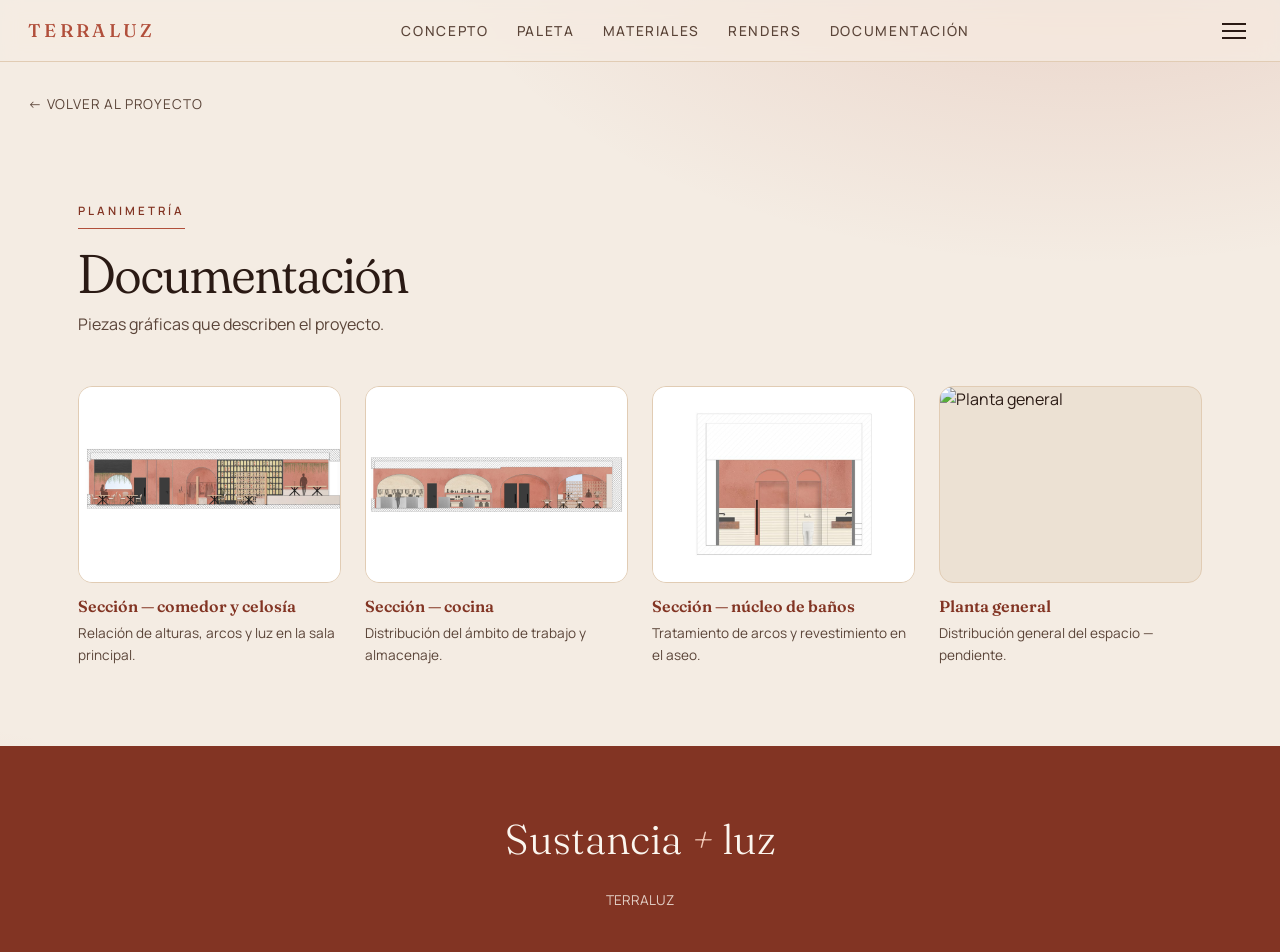
==== documentacion/index.html @ 1890c5bb "Add files via upload" ====
<!DOCTYPE html>
<html lang="es">
<head>
<meta charset="UTF-8">
<meta name="viewport" content="width=device-width, initial-scale=1.0">
<title>TERRALUZ — Documentación</title>
<link rel="icon" type="image/png" href="../favicon.png">
<link rel="preconnect" href="https://fonts.googleapis.com">
<link rel="preconnect" href="https://fonts.gstatic.com" crossorigin>
<link href="https://fonts.googleapis.com/css2?family=Fraunces:opsz,wght,SOFT@9..144,300..900,0..100&family=Manrope:wght@300..700&display=swap" rel="stylesheet">
<link rel="stylesheet" href="../css/style.css">
</head>
<body>

<nav class="nav">
  <div class="brand">TERRALUZ</div>
  <ul class="nav-links">
    <li><a href="../index.html#concepto">Concepto</a></li>
    <li><a href="../index.html#paleta">Paleta</a></li>
    <li><a href="../materiales/index.html">Materiales</a></li>
    <li><a href="../renders/index.html">Renders</a></li>
    <li><a href="index.html">Documentación</a></li>
  </ul>
  <button class="menu-btn" id="menu-open" aria-label="Abrir menú">
    <span></span><span></span><span></span>
  </button>
</nav>

<div class="menu-overlay" id="menu-overlay">
  <button class="close-btn" id="menu-close" aria-label="Cerrar menú">&times;</button>
  <div class="brand">TERRALUZ</div>
  <div class="menu-group menu-group--sections">
    <div class="menu-label">El relato — página de inicio</div>
    <ul>
      <li><a href="../index.html#inicio">Inicio</a></li>
      <li><a href="../index.html#concepto">Concepto</a></li>
      <li><a href="../index.html#paleta">Paleta cromática</a></li>
      <li><a href="../index.html#lenguaje">Lenguaje formal</a></li>
      <li><a href="../index.html#contexto">Contexto</a></li>
    </ul>
  </div>
  <div class="menu-group menu-group--pages">
    <div class="menu-label">Secciones del proyecto</div>
    <ul>
      <li><a href="../materiales/index.html">Materiales</a></li>
      <li><a href="../renders/index.html">Renders</a></li>
      <li><a href="../espacio/index.html">Espacio y programa</a></li>
      <li><a href="../iluminacion/index.html">Iluminación</a></li>
      <li><a href="index.html">Documentación</a></li>
    </ul>
  </div>
</div>

<a class="back-link" href="../index.html">← Volver al proyecto</a>

<section>
  <div class="seccion-titulo reveal">
    <span class="eyebrow">Planimetría</span>
    <h2>Documentación</h2>
    <p>Piezas gráficas que describen el proyecto.</p>
  </div>

  <div class="grid-4 reveal">
    <div>
      <div class="media-frame">
        <img src="../img/planos/seccion-celosia.jpg" alt="Sección por el comedor y la celosía" onerror="mediaFallback(this)">
        <div class="placeholder">seccion-celosia.jpg</div>
      </div>
      <div class="media-caption">
        <div class="nombre">Sección — comedor y celosía</div>
        <div class="detalle">Relación de alturas, arcos y luz en la sala principal.</div>
      </div>
    </div>
    <div>
      <div class="media-frame">
        <img src="../img/planos/seccion-cocina.jpg" alt="Sección por el ámbito de cocina" onerror="mediaFallback(this)">
        <div class="placeholder">seccion-cocina.jpg</div>
      </div>
      <div class="media-caption">
        <div class="nombre">Sección — cocina</div>
        <div class="detalle">Distribución del ámbito de trabajo y almacenaje.</div>
      </div>
    </div>
    <div>
      <div class="media-frame">
        <img src="../img/planos/seccion-banos.jpg" alt="Sección por el núcleo de baños" onerror="mediaFallback(this)">
        <div class="placeholder">seccion-banos.jpg</div>
      </div>
      <div class="media-caption">
        <div class="nombre">Sección — núcleo de baños</div>
        <div class="detalle">Tratamiento de arcos y revestimiento en el aseo.</div>
      </div>
    </div>
    <div>
      <div class="media-frame">
        <img src="../img/planos/planta-general.jpg" alt="Planta general" onerror="mediaFallback(this)">
        <div class="placeholder">planta-general.jpg</div>
      </div>
      <div class="media-caption">
        <div class="nombre">Planta general</div>
        <div class="detalle">Distribución general del espacio — pendiente.</div>
      </div>
    </div>
  </div>
</section>

<footer>
  <div class="tagline">Sustancia <em>+</em> luz</div>
  <div class="meta">TERRALUZ</div>
</footer>

<script src="../js/main.js"></script>
</body>
</html>
---- css/style.css ----
:root{
  --terracota:#B14F3B;
  --terracota-dark:#823423;
  --arcilla:#C97A5C;
  --arcilla-claro:#D9C3A8;
  --bg:#F4ECE3;
  --bg-2:#ECE1D3;
  --paper:#FBF6EF;
  --tinta:#2A1A14;
  --tinta-soft:#5A4438;
  --linea:#E1CCB4;
  --madera:#A07550;
  --max-w:1180px;
}

*{margin:0;padding:0;box-sizing:border-box;}
html{scroll-behavior:smooth;-webkit-text-size-adjust:100%;}

body{
  font-family:'Manrope',system-ui,sans-serif;
  font-weight:400;
  color:var(--tinta);
  line-height:1.6;
  overflow-x:hidden;
  background:
    radial-gradient(1100px 600px at 85% -10%, rgba(177,79,59,.18), transparent 60%),
    radial-gradient(900px 600px at -10% 110%, rgba(201,122,92,.22), transparent 55%),
    var(--bg);
}

a{color:inherit;text-decoration:none;}
img{max-width:100%;display:block;}
ul{list-style:none;}

h1,h2,h3,.display{
  font-family:'Fraunces',Georgia,serif;
  font-variation-settings:'opsz' 144,'wght' 400,'SOFT' 80;
  color:var(--tinta);
}
em{font-style:italic;}

/* ---------- LAYOUT ---------- */
.wrap{max-width:var(--max-w);margin:0 auto;padding:0 28px;}
section{padding:80px 28px;max-width:var(--max-w);margin:0 auto;position:relative;}
.seccion-titulo{margin-bottom:48px;}

@media (max-width:600px){
  section{padding:56px 20px;}
  .seccion-titulo{margin-bottom:32px;}
}

/* ---------- ARCH DIVIDER (motif) ---------- */
.arch-divider{
  width:100%;max-width:var(--max-w);
  margin:0 auto;padding:0 28px;
  display:flex;justify-content:center;
}
.arch-divider svg{width:min(420px,80%);height:auto;opacity:.6;}

/* ---------- NAV ---------- */
.nav{
  position:sticky;top:0;z-index:50;
  display:flex;align-items:center;justify-content:space-between;
  padding:16px 28px;
  background:rgba(244,236,227,.72);
  backdrop-filter:saturate(140%) blur(10px);
  -webkit-backdrop-filter:saturate(140%) blur(10px);
  border-bottom:1px solid var(--linea);
}
.nav .brand{
  font-family:'Fraunces',serif;font-weight:500;
  font-size:1.15rem;letter-spacing:.18em;color:var(--terracota);
}
.nav-links{display:flex;gap:28px;}
.nav-links a{
  font-size:.86rem;font-weight:500;letter-spacing:.12em;
  text-transform:uppercase;color:var(--tinta-soft);transition:color .25s;
}
.nav-links a:hover{color:var(--terracota-dark);}

.menu-btn{
  background:none;border:none;cursor:pointer;
  display:flex;flex-direction:column;gap:5px;padding:6px;
}
.menu-btn span{width:24px;height:2px;background:var(--tinta);display:block;}

@media (max-width:880px){.nav-links{display:none;}}
@media (max-width:600px){.nav{padding:14px 20px;}}

/* ---------- MENU OVERLAY (project index) ---------- */
.menu-overlay{
  position:fixed;inset:0;z-index:100;
  background:var(--terracota-dark);color:var(--paper);
  display:flex;flex-direction:column;justify-content:center;
  padding:72px 10% 48px;
  transform:translateY(-100%);transition:transform .45s cubic-bezier(.2,.8,.2,1);
  overflow-y:auto;
}
.menu-overlay.open{transform:translateY(0);}
.menu-overlay .brand{
  font-family:'Fraunces',serif;font-style:italic;letter-spacing:.04em;
  font-size:1.4rem;color:#F1C9B7;margin-bottom:36px;
}
.menu-group{margin-bottom:32px;}
.menu-group .menu-label{
  font-size:.7rem;font-weight:600;letter-spacing:.28em;text-transform:uppercase;
  color:rgba(241,201,183,.7);
  padding-bottom:.7rem;margin-bottom:1rem;
  border-bottom:1px solid rgba(241,201,183,.25);
}
.menu-group ul{display:flex;flex-direction:column;gap:14px;}
.menu-overlay a{
  font-family:'Fraunces',serif;
  font-variation-settings:'opsz' 60,'wght' 350,'SOFT' 70;
  font-size:clamp(1.5rem,4vw,2.2rem);
  display:inline-flex;align-items:baseline;gap:.6rem;transition:color .2s;
}
.menu-overlay a:hover{color:#F1C9B7;}
/* page links get an arrow marker; section links stay bare */
.menu-group--pages a::after{
  content:'→';font-family:'Manrope',sans-serif;font-size:.8em;
  color:#F1C9B7;opacity:.7;
}
.menu-overlay .close-btn{
  position:absolute;top:24px;right:28px;
  background:none;border:none;color:var(--paper);
  font-size:2rem;line-height:1;cursor:pointer;
}

/* ---------- HERO ---------- */
.hero{
  position:relative;min-height:92vh;
  display:flex;flex-direction:column;justify-content:center;
  overflow:hidden;padding:80px 28px 60px;max-width:none;
}
.hero .arcos{position:absolute;inset:0;z-index:0;opacity:.6;pointer-events:none;}
.hero-content{position:relative;z-index:1;max-width:var(--max-w);margin:0 auto;text-align:center;width:100%;}
.hero .hero-tag{
  font-size:.74rem;text-transform:uppercase;letter-spacing:.3em;
  color:var(--terracota-dark);margin-bottom:1rem;
  opacity:0;animation:fade-up .9s .1s ease-out forwards;
}
.hero h1{
  font-style:italic;
  font-variation-settings:'opsz' 144,'wght' 300,'SOFT' 100;
  font-size:clamp(4.2rem,13vw,11rem);line-height:.9;
  color:var(--terracota-dark);
  opacity:0;animation:fade-up 1.2s .25s cubic-bezier(.2,.8,.2,1) forwards;
}
.hero .subtitulo{
  margin:1.4rem auto 0;font-size:clamp(1.05rem,2.4vw,1.3rem);
  color:var(--tinta-soft);max-width:600px;
  opacity:0;animation:fade-up .9s .55s ease-out forwards;
}
.hero .subtitulo strong{color:var(--terracota);font-weight:600;}
.hero .scroll-cue{
  margin-top:2.4rem;font-size:.72rem;letter-spacing:.24em;text-transform:uppercase;
  color:var(--tinta-soft);opacity:0;animation:fade-up .9s .85s ease-out forwards;
}

/* ---------- EYEBROW + NUMBERING ---------- */
.eyebrow{
  display:inline-block;font-size:.72rem;font-weight:600;letter-spacing:.26em;
  text-transform:uppercase;color:var(--terracota-dark);
  border-bottom:1px solid var(--terracota);padding-bottom:.5rem;margin-bottom:1rem;
}
.section-num{
  font-family:'Fraunces',serif;font-style:italic;font-weight:300;
  color:var(--terracota);font-size:1.05rem;margin-bottom:.4rem;display:block;
}
.seccion-titulo h2{font-variation-settings:'opsz' 144,'wght' 350,'SOFT' 80;font-size:clamp(2rem,5vw,3.4rem);line-height:1.05;}
.seccion-titulo h2 em{font-variation-settings:'opsz' 144,'wght' 300,'SOFT' 100;color:var(--terracota);}
.seccion-titulo p{color:var(--tinta-soft);margin-top:.6rem;max-width:54ch;}

/* ---------- CONCEPTO ---------- */
.concept{display:grid;grid-template-columns:1fr 1.1fr;gap:4rem;align-items:start;}
.concept-text p{color:var(--tinta-soft);font-size:1.05rem;line-height:1.8;margin-bottom:1.4rem;max-width:52ch;}
.binomio{
  font-family:'Fraunces',serif;font-style:italic;
  font-variation-settings:'opsz' 144,'wght' 300,'SOFT' 100;
  font-size:clamp(2.8rem,9vw,5rem);line-height:1;color:var(--terracota);
  display:flex;flex-direction:column;gap:.3rem;
}
.binomio .plus{color:var(--arcilla);font-style:normal;font-size:.7em;padding-left:1rem;}
@media (max-width:880px){.concept{grid-template-columns:1fr;gap:2rem;}}

/* ---------- GRID ---------- */
.grid-2{display:grid;grid-template-columns:1fr 1fr;gap:40px;}
.grid-3{display:grid;grid-template-columns:repeat(3,1fr);gap:24px;}
.grid-4{display:grid;grid-template-columns:repeat(4,1fr);gap:24px;}
@media (max-width:880px){
  .grid-2,.grid-3,.grid-4{grid-template-columns:1fr 1fr;}
}
@media (max-width:560px){
  .grid-2,.grid-3{grid-template-columns:1fr;}
}

/* ---------- MEDIA FRAME / PLACEHOLDER ---------- */
.media-frame{
  position:relative;border-radius:14px;overflow:hidden;
  border:1px solid var(--linea);background:var(--bg-2);aspect-ratio:4/3;
}
.media-frame img{width:100%;height:100%;object-fit:cover;}
.media-frame .placeholder{
  display:none;width:100%;height:100%;
  align-items:center;justify-content:center;text-align:center;padding:1rem;
  font-size:.8rem;color:var(--tinta-soft);letter-spacing:.03em;background:var(--bg-2);
}
.media-caption{margin-top:.7rem;}
.media-caption .nombre{font-family:'Fraunces',serif;font-weight:600;color:var(--terracota-dark);}
.media-caption .detalle{font-size:.85rem;color:var(--tinta-soft);margin-top:.2rem;}

/* ---------- SWATCHES (arch shaped, prominent) ---------- */
.swatches{display:grid;grid-template-columns:repeat(5,1fr);gap:1.4rem;margin-top:1rem;}
@media (max-width:880px){.swatches{grid-template-columns:repeat(3,1fr);}}
@media (max-width:520px){.swatches{grid-template-columns:repeat(2,1fr);gap:1rem;}}
.swatch{
  aspect-ratio:3/4;
  border-radius:200px 200px 10px 10px;
  position:relative;overflow:hidden;
  box-shadow:0 14px 34px rgba(74,42,30,.14);
  transition:transform .5s cubic-bezier(.2,.8,.2,1);
}
.swatch:hover{transform:translateY(-8px);}
.swatch::after{
  content:'';position:absolute;inset:0;
  background:linear-gradient(180deg,transparent 58%,rgba(0,0,0,.22) 100%);
}
.swatch .swatch-label{position:absolute;left:1rem;right:1rem;bottom:1.1rem;z-index:2;}
.swatch .nombre{font-family:'Fraunces',serif;font-style:italic;font-size:1rem;color:rgba(255,255,255,.96);}
.swatch .hex{font-size:.66rem;letter-spacing:.12em;text-transform:uppercase;color:rgba(255,255,255,.82);margin-top:.2rem;}
.swatch.is-light .nombre{color:var(--tinta);}
.swatch.is-light .hex{color:var(--tinta-soft);}
.swatch.is-light::after{background:linear-gradient(180deg,transparent 58%,rgba(0,0,0,.08) 100%);}

/* ---------- MATERIAL CARDS ---------- */
.card-material{
  background:var(--paper);border:1px solid var(--linea);border-radius:18px;
  padding:28px 24px;transition:transform .25s ease, box-shadow .25s ease;
}
.card-material:hover{transform:translateY(-2px);box-shadow:0 20px 40px -30px rgba(130,52,35,.3);}
.card-material .tag{font-size:.7rem;letter-spacing:.2em;text-transform:uppercase;color:var(--terracota-dark);font-weight:600;}
.card-material .name{font-family:'Fraunces',serif;font-size:1.3rem;margin-top:.4rem;}
.card-material .desc{color:var(--tinta-soft);margin-top:.5rem;font-size:.95rem;}

/* ---------- BLACK / DARK SECTION (lenguaje formal) ---------- */
.dark-section{
  background:var(--tinta);color:var(--bg);
  max-width:none;margin:0;padding:0;overflow:hidden;position:relative;
}
.dark-inner{
  max-width:var(--max-w);margin:0 auto;padding:88px 28px;
  display:grid;grid-template-columns:1fr 1fr;gap:3.5rem;align-items:center;
}
@media (max-width:880px){.dark-inner{grid-template-columns:1fr;gap:2.5rem;}}
@media (max-width:600px){.dark-inner{padding:64px 20px;}}
.dark-section .eyebrow{color:var(--arcilla);border-color:var(--arcilla);}
.dark-section h2{color:var(--bg);font-variation-settings:'opsz' 144,'wght' 350,'SOFT' 80;font-size:clamp(2rem,5vw,3.4rem);line-height:1.05;margin-bottom:1.4rem;}
.dark-section h2 em{color:var(--arcilla);font-variation-settings:'opsz' 144,'wght' 300,'SOFT' 100;}
.dark-section p{color:rgba(244,236,227,.78);font-size:1.05rem;line-height:1.8;max-width:46ch;}
.dark-section p + p{margin-top:1.2rem;}
.arch-illustration{display:flex;align-items:center;justify-content:center;}
.arch-illustration svg{width:100%;max-width:400px;height:auto;}

/* ---------- CTA ---------- */
.cta-link{
  display:inline-flex;align-items:center;gap:.5rem;margin-top:1.5rem;
  font-weight:600;letter-spacing:.04em;color:var(--terracota-dark);
  border-bottom:1px solid var(--terracota);padding-bottom:.2rem;transition:color .2s;
}
.cta-link:hover{color:var(--terracota);}
.dark-section .cta-link{color:var(--arcilla);border-color:var(--arcilla);}
.dark-section .cta-link:hover{color:#F1C9B7;}

/* ---------- LISTA CONDICIONANTES ---------- */
.constraints{margin-top:1rem;}
.constraints li{
  padding:1rem 0;border-bottom:1px dashed var(--linea);
  display:grid;grid-template-columns:1.6rem 1fr;gap:1rem;align-items:start;
  color:var(--tinta);font-size:.98rem;
}
.constraints li::before{content:'↘';color:var(--terracota);font-family:'Fraunces',serif;}

/* ---------- FICHA ---------- */
.ficha{
  background:var(--paper);border:1px solid var(--linea);border-radius:24px;padding:36px;
  display:grid;grid-template-columns:repeat(4,1fr);gap:1.5rem;
  box-shadow:0 30px 60px -40px rgba(130,52,35,.18);
}
@media (max-width:880px){.ficha{grid-template-columns:1fr 1fr;}}
.ficha-item .key{font-size:.7rem;letter-spacing:.1em;text-transform:uppercase;color:var(--tinta-soft);}
.ficha-item .val{font-family:'Fraunces',serif;font-size:1.2rem;margin-top:.3rem;}

/* ---------- FOOTER ---------- */
footer{background:var(--terracota-dark);color:#FBF6EF;padding:60px 28px 40px;text-align:center;}
footer .tagline{font-family:'Fraunces',serif;font-weight:300;font-size:clamp(1.8rem,3.4vw,2.6rem);}
footer .tagline em{color:#F1C9B7;font-style:italic;}
footer .meta{font-size:.85rem;opacity:.8;line-height:1.7;margin-top:1rem;}

/* ---------- REVEAL ---------- */
.reveal{opacity:0;transform:translateY(30px);transition:opacity 1s ease-out, transform 1s ease-out;}
.reveal.visible{opacity:1;transform:translateY(0);}

@keyframes fade-up{from{opacity:0;transform:translateY(22px);}to{opacity:1;transform:translateY(0);}}

@media (prefers-reduced-motion: reduce){
  *{animation:none !important;transition:none !important;}
  .reveal{opacity:1;transform:none;}
  .hero .hero-tag,.hero h1,.hero .subtitulo,.hero .scroll-cue{opacity:1;}
}

/* ---------- BACK LINK ---------- */
.back-link{
  display:inline-block;margin:32px 28px 0;font-size:.85rem;letter-spacing:.06em;
  text-transform:uppercase;color:var(--tinta-soft);
}
.back-link:hover{color:var(--terracota-dark);}
@media (max-width:600px){.back-link{margin:24px 20px 0;}}
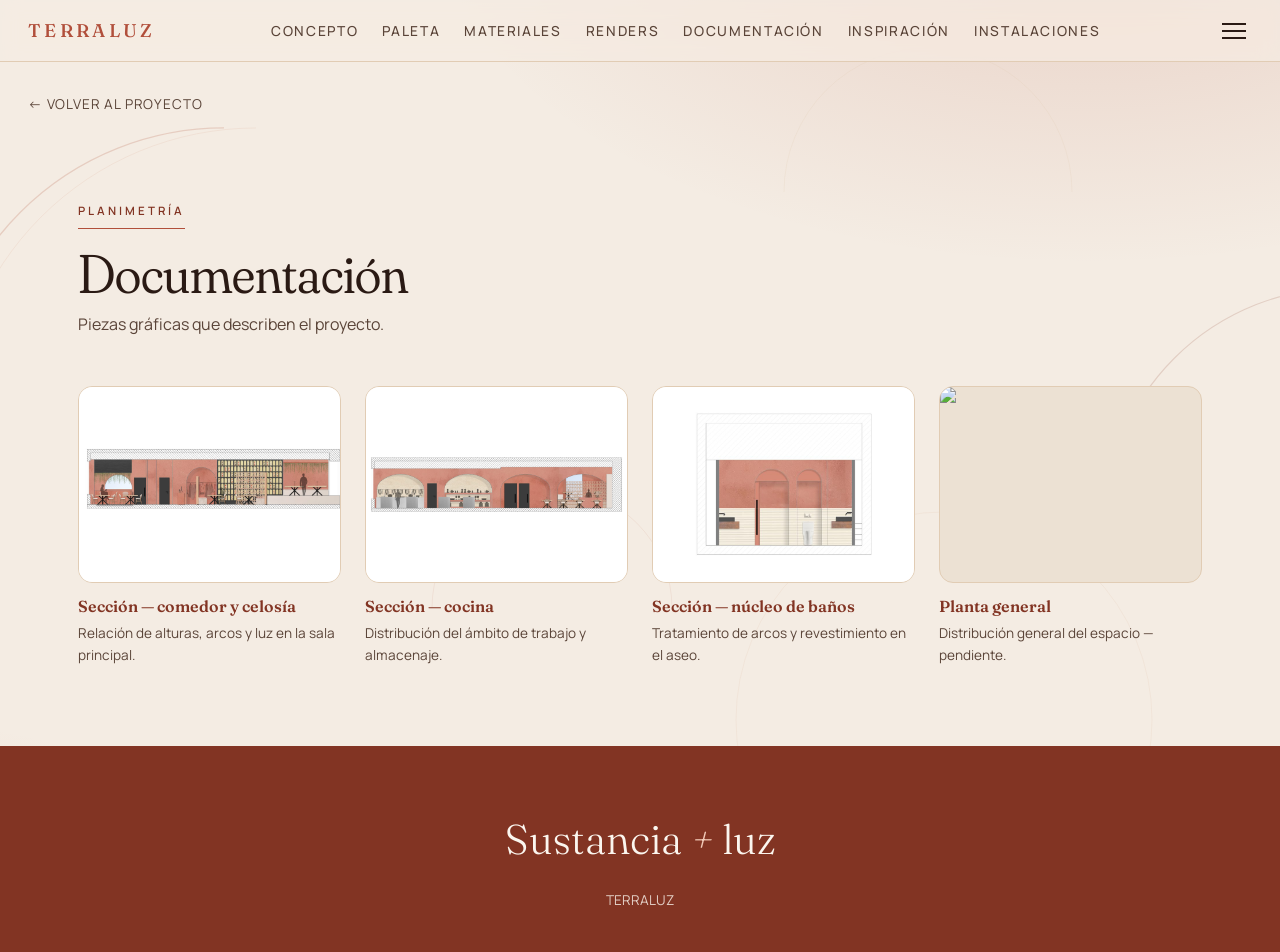
==== commit b437ae41: "Add files via upload" ====
--- a/documentacion/index.html
+++ b/documentacion/index.html
@@ -13,13 +13,15 @@
 <body>
 
 <nav class="nav">
-  <div class="brand">TERRALUZ</div>
+  <a class="brand" href="../index.html#inicio">TERRALUZ</a>
   <ul class="nav-links">
     <li><a href="../index.html#concepto">Concepto</a></li>
     <li><a href="../index.html#paleta">Paleta</a></li>
     <li><a href="../materiales/index.html">Materiales</a></li>
     <li><a href="../renders/index.html">Renders</a></li>
     <li><a href="index.html">Documentación</a></li>
+    <li><a href="../inspiracion/index.html">Inspiración</a></li>
+    <li><a href="../instalaciones/index.html">Instalaciones</a></li>
   </ul>
   <button class="menu-btn" id="menu-open" aria-label="Abrir menú">
     <span></span><span></span><span></span>
@@ -28,7 +30,7 @@
 
 <div class="menu-overlay" id="menu-overlay">
   <button class="close-btn" id="menu-close" aria-label="Cerrar menú">&times;</button>
-  <div class="brand">TERRALUZ</div>
+  <a class="brand" href="../index.html#inicio">TERRALUZ</a>
   <div class="menu-group menu-group--sections">
     <div class="menu-label">El relato — página de inicio</div>
     <ul>
@@ -42,11 +44,13 @@
   <div class="menu-group menu-group--pages">
     <div class="menu-label">Secciones del proyecto</div>
     <ul>
+      <li><a href="../inspiracion/index.html">Inspiración</a></li>
       <li><a href="../materiales/index.html">Materiales</a></li>
       <li><a href="../renders/index.html">Renders</a></li>
       <li><a href="../espacio/index.html">Espacio y programa</a></li>
       <li><a href="../iluminacion/index.html">Iluminación</a></li>
       <li><a href="index.html">Documentación</a></li>
+      <li><a href="../instalaciones/index.html">Instalaciones</a></li>
     </ul>
   </div>
 </div>
--- a/css/style.css
+++ b/css/style.css
@@ -15,8 +15,10 @@
 
 *{margin:0;padding:0;box-sizing:border-box;}
 html{scroll-behavior:smooth;-webkit-text-size-adjust:100%;}
+section[id],header[id]{scroll-margin-top:84px;}
 
 body{
+  position:relative;
   font-family:'Manrope',system-ui,sans-serif;
   font-weight:400;
   color:var(--tinta);
@@ -28,6 +30,17 @@
     var(--bg);
 }
 
+/* Capa de textura: arcos sutiles que se desplazan con la página (no en el hero) */
+body::before{
+  content:'';position:absolute;left:0;right:0;top:0;bottom:0;
+  z-index:-1;pointer-events:none;
+  background:url("../img/textura-arcos.svg") top center / 100% auto repeat-y;
+}
+body.home::before{top:100vh;}
+@media (max-width:600px){
+  body::before{background-size:160% auto;}
+}
+
 a{color:inherit;text-decoration:none;}
 img{max-width:100%;display:block;}
 ul{list-style:none;}
@@ -70,8 +83,11 @@
 .nav .brand{
   font-family:'Fraunces',serif;font-weight:500;
   font-size:1.15rem;letter-spacing:.18em;color:var(--terracota);
-}
-.nav-links{display:flex;gap:28px;}
+  transition:opacity .2s;
+}
+a.brand{cursor:pointer;}
+a.brand:hover{opacity:.68;}
+.nav-links{display:flex;flex-wrap:wrap;justify-content:flex-end;gap:18px 24px;}
 .nav-links a{
   font-size:.86rem;font-weight:500;letter-spacing:.12em;
   text-transform:uppercase;color:var(--tinta-soft);transition:color .25s;
@@ -148,11 +164,11 @@
   opacity:0;animation:fade-up 1.2s .25s cubic-bezier(.2,.8,.2,1) forwards;
 }
 .hero .subtitulo{
-  margin:1.4rem auto 0;font-size:clamp(1.05rem,2.4vw,1.3rem);
-  color:var(--tinta-soft);max-width:600px;
+  margin:1.4rem auto 0;font-size:clamp(1.12rem,2.5vw,1.38rem);
+  color:var(--tinta);font-weight:500;line-height:1.7;max-width:620px;
   opacity:0;animation:fade-up .9s .55s ease-out forwards;
 }
-.hero .subtitulo strong{color:var(--terracota);font-weight:600;}
+.hero .subtitulo strong{color:var(--terracota-dark);font-weight:700;}
 .hero .scroll-cue{
   margin-top:2.4rem;font-size:.72rem;letter-spacing:.24em;text-transform:uppercase;
   color:var(--tinta-soft);opacity:0;animation:fade-up .9s .85s ease-out forwards;
@@ -200,7 +216,8 @@
   position:relative;border-radius:14px;overflow:hidden;
   border:1px solid var(--linea);background:var(--bg-2);aspect-ratio:4/3;
 }
-.media-frame img{width:100%;height:100%;object-fit:cover;}
+.media-frame img{width:100%;height:100%;object-fit:cover;
+  font-size:0;color:transparent;} /* evita que el alt de una imagen rota se filtre */
 .media-frame .placeholder{
   display:none;width:100%;height:100%;
   align-items:center;justify-content:center;text-align:center;padding:1rem;
@@ -275,11 +292,17 @@
 /* ---------- LISTA CONDICIONANTES ---------- */
 .constraints{margin-top:1rem;}
 .constraints li{
-  padding:1rem 0;border-bottom:1px dashed var(--linea);
-  display:grid;grid-template-columns:1.6rem 1fr;gap:1rem;align-items:start;
-  color:var(--tinta);font-size:.98rem;
-}
-.constraints li::before{content:'↘';color:var(--terracota);font-family:'Fraunces',serif;}
+  padding:1.05rem 0;border-bottom:1px dashed var(--linea);
+  display:flex;gap:1rem;align-items:flex-start;
+  color:var(--tinta);font-size:1rem;line-height:1.65;
+}
+.constraints li:last-child{border-bottom:none;}
+.constraints li strong{color:var(--terracota-dark);font-weight:600;}
+.constraints .mk{
+  flex:0 0 auto;width:18px;height:18px;margin-top:.35rem;
+  border:2px solid var(--terracota);border-bottom:none;
+  border-radius:18px 18px 0 0;
+}
 
 /* ---------- FICHA ---------- */
 .ficha{
@@ -309,6 +332,61 @@
   .hero .hero-tag,.hero h1,.hero .subtitulo,.hero .scroll-cue{opacity:1;}
 }
 
+/* ---------- MEDIA FRAME: SIN RECORTE (renders) ---------- */
+.media-frame--contain{background:var(--bg-2);}
+.media-frame--contain img{object-fit:contain;}
+
+/* ---------- MATERIALES EN ARCO (home) ---------- */
+.materiales-arco{
+  display:grid;grid-template-columns:repeat(3,1fr);gap:1.4rem;margin-top:1rem;
+}
+@media (max-width:520px){.materiales-arco{grid-template-columns:1fr 1fr;gap:1rem;}}
+.material-arco{
+  position:relative;aspect-ratio:3/4;overflow:hidden;
+  border-radius:200px 200px 12px 12px;
+  box-shadow:0 14px 34px rgba(74,42,30,.16);
+  background:var(--bg-2);
+  transition:transform .5s cubic-bezier(.2,.8,.2,1);
+}
+.material-arco:hover{transform:translateY(-8px);}
+.material-arco img{position:absolute;inset:0;width:100%;height:100%;object-fit:cover;
+  font-size:0;color:transparent;}
+.material-arco::after{
+  content:'';position:absolute;inset:0;
+  background:linear-gradient(180deg,rgba(42,26,20,0) 10%,rgba(42,26,20,.42) 55%,rgba(42,26,20,.88) 100%);
+}
+.material-arco .et{position:absolute;left:1.1rem;right:1.1rem;bottom:1.2rem;z-index:2;}
+.material-arco .et .tag{
+  font-size:.62rem;letter-spacing:.2em;text-transform:uppercase;
+  color:#fff;font-weight:700;text-shadow:0 1px 6px rgba(0,0,0,.55);
+}
+.material-arco .et .name{
+  font-family:'Fraunces',serif;font-style:italic;font-size:1.3rem;
+  color:#fff;margin-top:.2rem;line-height:1.1;text-shadow:0 2px 10px rgba(0,0,0,.55);
+}
+
+/* ---------- INSPIRACIÓN ---------- */
+.inspo-words{position:relative;padding:40px 0 12px;overflow:hidden;text-align:center;}
+.inspo-words .arcos-inspo{
+  position:absolute;inset:0;width:100%;height:100%;z-index:0;
+  opacity:.55;pointer-events:none;
+}
+.inspo-words .palabras{
+  position:relative;z-index:1;
+  display:flex;flex-wrap:wrap;justify-content:center;align-items:baseline;
+  gap:.2rem 2.4rem;
+}
+.inspo-words .palabra{
+  font-family:'Fraunces',serif;font-style:italic;
+  font-variation-settings:'opsz' 144,'wght' 320,'SOFT' 95;
+  font-size:clamp(1.8rem,6vw,3.6rem);line-height:1.15;color:var(--terracota-dark);
+}
+.inspo-words .palabra:nth-child(even){color:var(--arcilla);}
+.inspo-words .palabra:nth-child(3n){color:var(--terracota);}
+.inspo-grid{display:grid;grid-template-columns:1fr 1fr;gap:24px;margin-top:8px;}
+@media (max-width:680px){.inspo-grid{grid-template-columns:1fr;}}
+.inspo-grid .media-frame{aspect-ratio:16/9;}
+
 /* ---------- BACK LINK ---------- */
 .back-link{
   display:inline-block;margin:32px 28px 0;font-size:.85rem;letter-spacing:.06em;
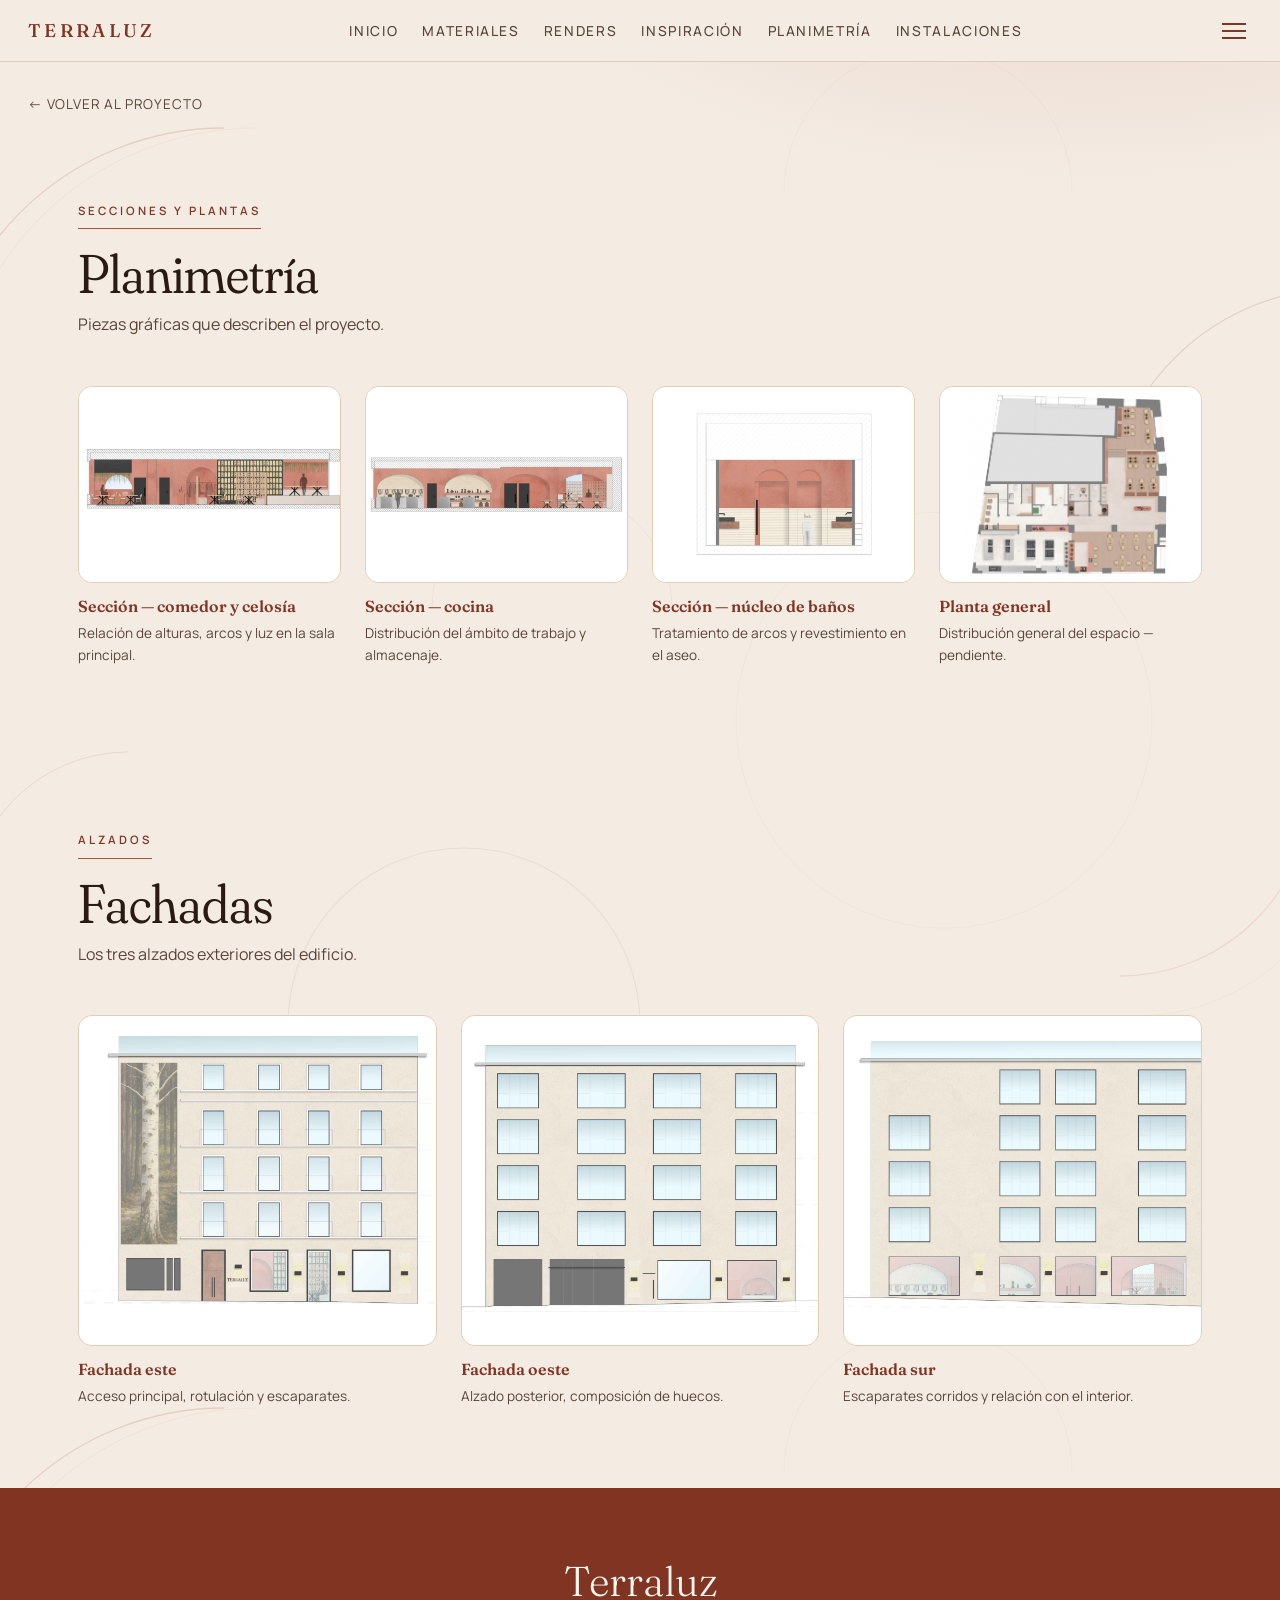
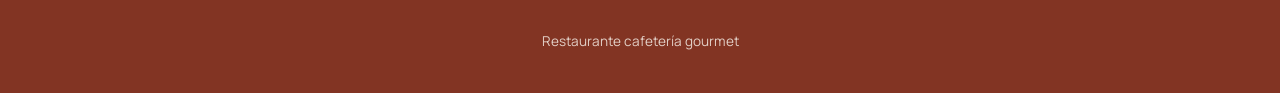
==== commit be50e0e0: "Add files via upload" ====
--- a/documentacion/index.html
+++ b/documentacion/index.html
@@ -3,7 +3,7 @@
 <head>
 <meta charset="UTF-8">
 <meta name="viewport" content="width=device-width, initial-scale=1.0">
-<title>TERRALUZ — Documentación</title>
+<title>TERRALUZ — Planimetría</title>
 <link rel="icon" type="image/png" href="../favicon.png">
 <link rel="preconnect" href="https://fonts.googleapis.com">
 <link rel="preconnect" href="https://fonts.gstatic.com" crossorigin>
@@ -15,12 +15,11 @@
 <nav class="nav">
   <a class="brand" href="../index.html#inicio">TERRALUZ</a>
   <ul class="nav-links">
-    <li><a href="../index.html#concepto">Concepto</a></li>
-    <li><a href="../index.html#paleta">Paleta</a></li>
+    <li><a href="../index.html#inicio">Inicio</a></li>
     <li><a href="../materiales/index.html">Materiales</a></li>
     <li><a href="../renders/index.html">Renders</a></li>
-    <li><a href="index.html">Documentación</a></li>
     <li><a href="../inspiracion/index.html">Inspiración</a></li>
+    <li><a href="index.html">Planimetría</a></li>
     <li><a href="../instalaciones/index.html">Instalaciones</a></li>
   </ul>
   <button class="menu-btn" id="menu-open" aria-label="Abrir menú">
@@ -31,25 +30,14 @@
 <div class="menu-overlay" id="menu-overlay">
   <button class="close-btn" id="menu-close" aria-label="Cerrar menú">&times;</button>
   <a class="brand" href="../index.html#inicio">TERRALUZ</a>
-  <div class="menu-group menu-group--sections">
-    <div class="menu-label">El relato — página de inicio</div>
-    <ul>
-      <li><a href="../index.html#inicio">Inicio</a></li>
-      <li><a href="../index.html#concepto">Concepto</a></li>
-      <li><a href="../index.html#paleta">Paleta cromática</a></li>
-      <li><a href="../index.html#lenguaje">Lenguaje formal</a></li>
-      <li><a href="../index.html#contexto">Contexto</a></li>
-    </ul>
-  </div>
   <div class="menu-group menu-group--pages">
     <div class="menu-label">Secciones del proyecto</div>
     <ul>
-      <li><a href="../inspiracion/index.html">Inspiración</a></li>
+      <li><a href="../index.html#inicio">Inicio</a></li>
       <li><a href="../materiales/index.html">Materiales</a></li>
       <li><a href="../renders/index.html">Renders</a></li>
-      <li><a href="../espacio/index.html">Espacio y programa</a></li>
-      <li><a href="../iluminacion/index.html">Iluminación</a></li>
-      <li><a href="index.html">Documentación</a></li>
+      <li><a href="../inspiracion/index.html">Inspiración</a></li>
+      <li><a href="index.html">Planimetría</a></li>
       <li><a href="../instalaciones/index.html">Instalaciones</a></li>
     </ul>
   </div>
@@ -59,14 +47,14 @@
 
 <section>
   <div class="seccion-titulo reveal">
-    <span class="eyebrow">Planimetría</span>
-    <h2>Documentación</h2>
+    <span class="eyebrow">Secciones y plantas</span>
+    <h2>Planimetría</h2>
     <p>Piezas gráficas que describen el proyecto.</p>
   </div>
 
   <div class="grid-4 reveal">
     <div>
-      <div class="media-frame">
+      <div class="media-frame media-frame--zoom">
         <img src="../img/planos/seccion-celosia.jpg" alt="Sección por el comedor y la celosía" onerror="mediaFallback(this)">
         <div class="placeholder">seccion-celosia.jpg</div>
       </div>
@@ -76,7 +64,7 @@
       </div>
     </div>
     <div>
-      <div class="media-frame">
+      <div class="media-frame media-frame--zoom">
         <img src="../img/planos/seccion-cocina.jpg" alt="Sección por el ámbito de cocina" onerror="mediaFallback(this)">
         <div class="placeholder">seccion-cocina.jpg</div>
       </div>
@@ -86,7 +74,7 @@
       </div>
     </div>
     <div>
-      <div class="media-frame">
+      <div class="media-frame media-frame--zoom">
         <img src="../img/planos/seccion-banos.jpg" alt="Sección por el núcleo de baños" onerror="mediaFallback(this)">
         <div class="placeholder">seccion-banos.jpg</div>
       </div>
@@ -96,7 +84,7 @@
       </div>
     </div>
     <div>
-      <div class="media-frame">
+      <div class="media-frame media-frame--zoom">
         <img src="../img/planos/planta-general.jpg" alt="Planta general" onerror="mediaFallback(this)">
         <div class="placeholder">planta-general.jpg</div>
       </div>
@@ -108,10 +96,56 @@
   </div>
 </section>
 
+<section>
+  <div class="seccion-titulo reveal">
+    <span class="eyebrow">Alzados</span>
+    <h2>Fachadas</h2>
+    <p>Los tres alzados exteriores del edificio.</p>
+  </div>
+
+  <div class="grid-3 reveal">
+    <div>
+      <div class="media-frame media-frame--fit media-frame--zoom">
+        <img src="../img/planos/fachada-este.jpg" alt="Alzado de la fachada este" onerror="mediaFallback(this)">
+        <div class="placeholder">fachada-este.jpg</div>
+      </div>
+      <div class="media-caption">
+        <div class="nombre">Fachada este</div>
+        <div class="detalle">Acceso principal, rotulación y escaparates.</div>
+      </div>
+    </div>
+    <div>
+      <div class="media-frame media-frame--fit media-frame--zoom">
+        <img src="../img/planos/fachada-oeste.jpg" alt="Alzado de la fachada oeste" onerror="mediaFallback(this)">
+        <div class="placeholder">fachada-oeste.jpg</div>
+      </div>
+      <div class="media-caption">
+        <div class="nombre">Fachada oeste</div>
+        <div class="detalle">Alzado posterior, composición de huecos.</div>
+      </div>
+    </div>
+    <div>
+      <div class="media-frame media-frame--fit media-frame--zoom">
+        <img src="../img/planos/fachada-sur.jpg" alt="Alzado de la fachada sur" onerror="mediaFallback(this)">
+        <div class="placeholder">fachada-sur.jpg</div>
+      </div>
+      <div class="media-caption">
+        <div class="nombre">Fachada sur</div>
+        <div class="detalle">Escaparates corridos y relación con el interior.</div>
+      </div>
+    </div>
+  </div>
+</section>
+
 <footer>
-  <div class="tagline">Sustancia <em>+</em> luz</div>
-  <div class="meta">TERRALUZ</div>
+  <div class="tagline">Terraluz</div>
+  <div class="meta">Restaurante cafetería gourmet</div>
 </footer>
+
+<div class="lightbox-overlay" id="lightbox-overlay">
+  <button class="lightbox-close" id="lightbox-close" aria-label="Cerrar imagen">&times;</button>
+  <img id="lightbox-img" src="" alt="">
+</div>
 
 <script src="../js/main.js"></script>
 </body>
--- a/css/style.css
+++ b/css/style.css
@@ -73,21 +73,19 @@
 /* ---------- NAV ---------- */
 .nav{
   position:sticky;top:0;z-index:50;
-  display:flex;align-items:center;justify-content:space-between;
+  display:flex;align-items:center;justify-content:space-between;gap:18px;
   padding:16px 28px;
-  background:rgba(244,236,227,.72);
-  backdrop-filter:saturate(140%) blur(10px);
-  -webkit-backdrop-filter:saturate(140%) blur(10px);
+  background:var(--bg);
   border-bottom:1px solid var(--linea);
 }
 .nav .brand{
   font-family:'Fraunces',serif;font-weight:500;
-  font-size:1.15rem;letter-spacing:.18em;color:var(--terracota);
+  font-size:1.15rem;letter-spacing:.18em;color:var(--terracota-dark);
   transition:opacity .2s;
 }
 a.brand{cursor:pointer;}
 a.brand:hover{opacity:.68;}
-.nav-links{display:flex;flex-wrap:wrap;justify-content:flex-end;gap:18px 24px;}
+.nav-links{flex:1;display:flex;flex-wrap:wrap;justify-content:center;gap:18px 24px;}
 .nav-links a{
   font-size:.86rem;font-weight:500;letter-spacing:.12em;
   text-transform:uppercase;color:var(--tinta-soft);transition:color .25s;
@@ -98,7 +96,7 @@
   background:none;border:none;cursor:pointer;
   display:flex;flex-direction:column;gap:5px;padding:6px;
 }
-.menu-btn span{width:24px;height:2px;background:var(--tinta);display:block;}
+.menu-btn span{width:24px;height:2px;background:var(--terracota-dark);display:block;}
 
 @media (max-width:880px){.nav-links{display:none;}}
 @media (max-width:600px){.nav{padding:14px 20px;}}
@@ -210,6 +208,12 @@
 @media (max-width:560px){
   .grid-2,.grid-3{grid-template-columns:1fr;}
 }
+
+/* ---------- GRID 3 CENTRADO (filas incompletas centradas, p.ej. 3+2) ---------- */
+.grid-3--centered{display:flex;flex-wrap:wrap;justify-content:center;}
+.grid-3--centered > *{flex:0 1 calc(33.333% - 16px);}
+@media (max-width:880px){.grid-3--centered > *{flex-basis:calc(50% - 12px);}}
+@media (max-width:560px){.grid-3--centered > *{flex-basis:100%;}}
 
 /* ---------- MEDIA FRAME / PLACEHOLDER ---------- */
 .media-frame{
@@ -336,6 +340,30 @@
 .media-frame--contain{background:var(--bg-2);}
 .media-frame--contain img{object-fit:contain;}
 
+.media-frame--zoom{cursor:zoom-in;}
+.media-frame--zoom img{transition:transform .45s cubic-bezier(.2,.8,.2,1);}
+.media-frame--zoom:hover img{transform:scale(1.07);}
+
+/* ---------- MEDIA FRAME: AJUSTADA A LA PROPORCION REAL (sin barras de relleno) ---------- */
+.media-frame--fit{aspect-ratio:auto;}
+.media-frame--fit img{position:static;width:100%;height:auto;object-fit:initial;
+  transform:scale(1.035);}
+.media-frame--fit.media-frame--zoom:hover img{transform:scale(1.035) scale(1.035);}
+
+/* ---------- LIGHTBOX ---------- */
+.lightbox-overlay{
+  position:fixed;inset:0;z-index:999;
+  background:rgba(20,10,6,.92);
+  display:flex;align-items:center;justify-content:center;
+  opacity:0;visibility:hidden;transition:opacity .3s ease;
+}
+.lightbox-overlay.open{opacity:1;visibility:visible;}
+.lightbox-overlay img{max-width:90vw;max-height:88vh;border-radius:10px;box-shadow:0 30px 80px rgba(0,0,0,.5);}
+.lightbox-close{
+  position:absolute;top:24px;right:32px;
+  background:none;border:none;color:#fff;font-size:2.4rem;line-height:1;cursor:pointer;
+}
+
 /* ---------- MATERIALES EN ARCO (home) ---------- */
 .materiales-arco{
   display:grid;grid-template-columns:repeat(3,1fr);gap:1.4rem;margin-top:1rem;
@@ -383,8 +411,9 @@
 }
 .inspo-words .palabra:nth-child(even){color:var(--arcilla);}
 .inspo-words .palabra:nth-child(3n){color:var(--terracota);}
-.inspo-grid{display:grid;grid-template-columns:1fr 1fr;gap:24px;margin-top:8px;}
-@media (max-width:680px){.inspo-grid{grid-template-columns:1fr;}}
+.inspo-grid{display:flex;flex-wrap:wrap;justify-content:center;gap:24px;margin-top:8px;}
+.inspo-grid > div{flex:0 1 calc(50% - 12px);}
+@media (max-width:680px){.inspo-grid > div{flex-basis:100%;}}
 .inspo-grid .media-frame{aspect-ratio:16/9;}
 
 /* ---------- BACK LINK ---------- */
